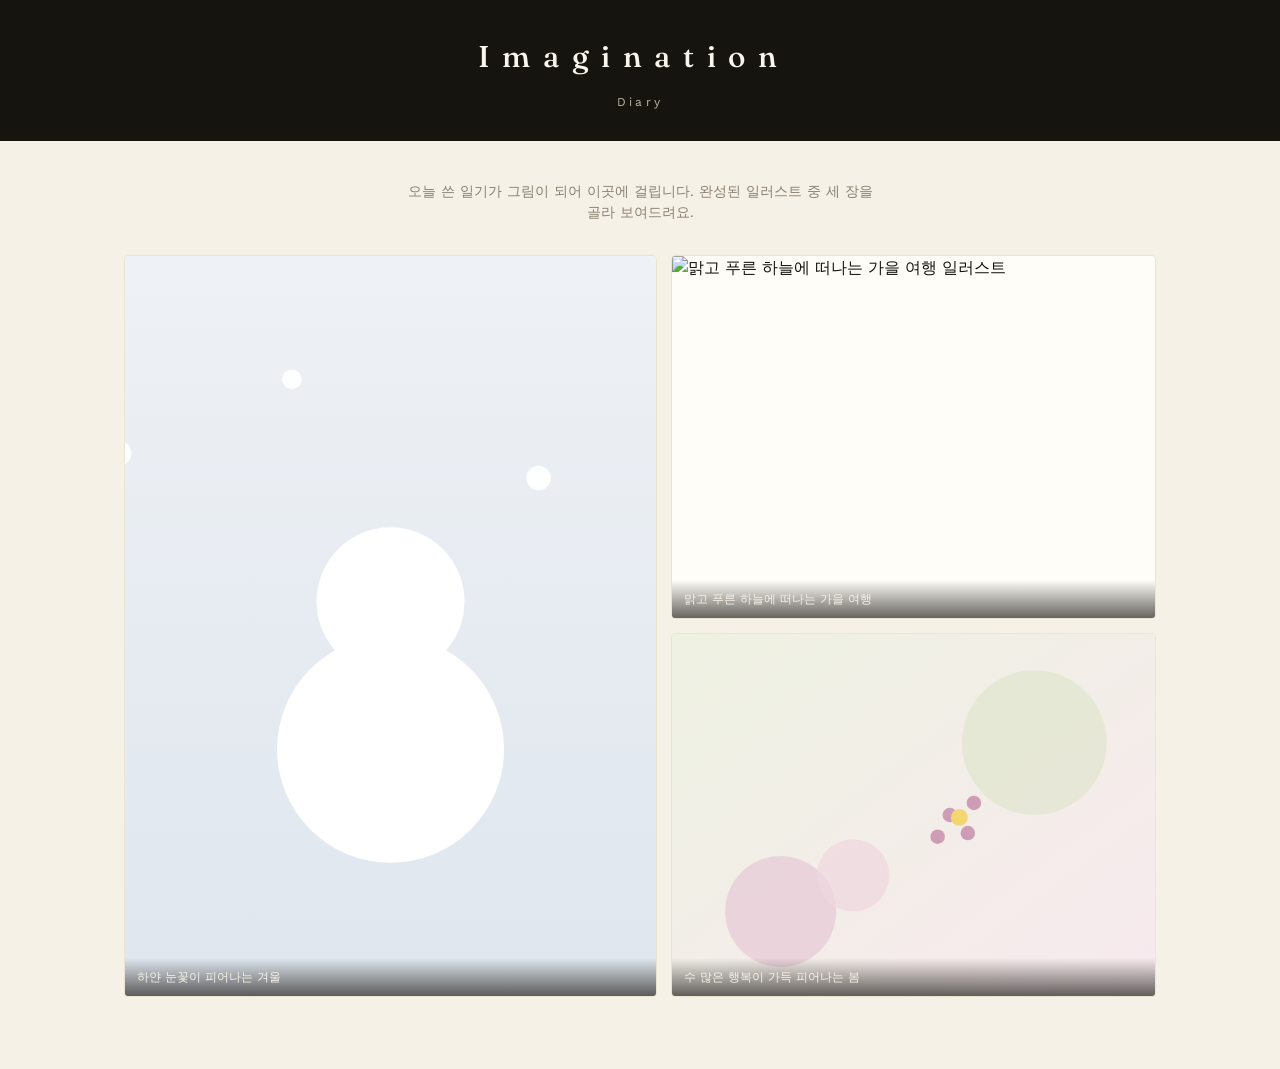
==== index.html @ 987e4e4e "Initial commit" ====
<!DOCTYPE html>
<html lang="ko">
<head>
<meta charset="UTF-8" />
<meta name="viewport" content="width=device-width, initial-scale=1.0" />
<title>Imagination — 나만의 그림일기</title>
<meta name="description" content="오늘의 일기를 쓰면 어울리는 일러스트가 함께 완성되는 다이어리, Imagination." />
<link rel="stylesheet" href="css/style.css" />
</head>
<body>

<header class="site-header">
  <a class="logo" href="index.html">Imagination</a>
  <nav>
    <a href="diary.html">Diary</a>
  </nav>
</header>

<main>
  <section class="gallery-section">
    <div class="wrap">
      <p class="gallery-intro">오늘 쓴 일기가 그림이 되어 이곳에 걸립니다. 완성된 일러스트 중 세 장을 골라 보여드려요.</p>
      <div class="gallery-grid" id="galleryGrid" aria-live="polite">
        <!-- filled by js/main.js -->
      </div>
    </div>
  </section>
</main>

<script src="js/storage.js"></script>
<script src="js/main.js"></script>
</body>
</html>
---- css/style.css ----
/* =========================================================
   Imagination — shared design system
   Warm, quiet, paper-and-plant-shelf mood to match the
   reference gallery (macrame, ceramics, dried grass).
   ========================================================= */

@import url('https://fonts.googleapis.com/css2?family=Fraunces:ital,opsz,wght@0,9..144,400;0,9..144,500;0,9..144,600;1,9..144,500&family=Work+Sans:wght@400;500;600&display=swap');

:root {
  --ink: #16140f;
  --paper: #f6f1e7;
  --card: #fffdf8;
  --line: #e2d8c3;
  --line-soft: #ece4d3;
  --muted: #8a8171;
  --muted-2: #b3a890;
  --sage: #74805f;
  --sage-dark: #5b6549;
  --clay: #ab6b46;
  --clay-soft: #e7cdb8;
  --error: #a8442f;
  --error-bg: #f6e3dd;

  --radius-s: 4px;
  --radius-m: 10px;
  --shadow-card: 0 1px 0 rgba(22, 20, 15, 0.04);

  --font-display: 'Fraunces', Georgia, 'Times New Roman', serif;
  --font-body: 'Work Sans', -apple-system, BlinkMacSystemFont, sans-serif;
}

* { box-sizing: border-box; }

body {
  margin: 0;
  background: var(--paper);
  color: var(--ink);
  font-family: var(--font-body);
  line-height: 1.5;
  -webkit-font-smoothing: antialiased;
}

img { max-width: 100%; display: block; }
a { color: inherit; text-decoration: none; }
button { font-family: inherit; cursor: pointer; }

:focus-visible {
  outline: 2px solid var(--sage-dark);
  outline-offset: 2px;
}

.wrap { max-width: 1080px; margin: 0 auto; padding: 0 24px; }

/* ---------- Header ---------- */

.site-header {
  background: var(--ink);
  color: #f3efe4;
  padding: 34px 24px 26px;
  text-align: center;
}

.site-header .logo {
  display: inline-block;
  font-family: var(--font-display);
  font-weight: 500;
  font-size: clamp(22px, 4vw, 30px);
  letter-spacing: 0.42em;
  padding-right: 0.42em;
  color: #f8f5ec;
}
.site-header .logo:hover { color: var(--clay-soft); }

.site-header nav { margin-top: 10px; }

.site-header nav a {
  display: inline-block;
  font-size: 12px;
  letter-spacing: 0.28em;
  color: #b9b2a0;
  padding: 4px 10px;
  border-radius: 999px;
  transition: color 0.15s ease, background 0.15s ease;
}
.site-header nav a:hover,
.site-header nav a[aria-current="page"] {
  color: #f8f5ec;
  background: rgba(255, 255, 255, 0.08);
}

/* ---------- Buttons ---------- */

.btn {
  display: inline-flex;
  align-items: center;
  justify-content: center;
  gap: 8px;
  border: none;
  border-radius: 999px;
  padding: 13px 26px;
  font-size: 14px;
  font-weight: 500;
  letter-spacing: 0.01em;
  transition: transform 0.12s ease, background 0.15s ease, opacity 0.15s ease;
}
.btn-primary { background: var(--ink); color: #f6f1e7; }
.btn-primary:hover { background: #2a2620; }
.btn-primary:active { transform: scale(0.98); }
.btn-primary:disabled { opacity: 0.45; cursor: not-allowed; transform: none; }

.btn-outline { background: transparent; border: 1px solid var(--line); color: var(--ink); }
.btn-outline:hover { border-color: var(--ink); }

.btn-block { width: 100%; }

/* ---------- Home: gallery ---------- */

.gallery-section { padding: 40px 0 72px; }

.gallery-intro {
  max-width: 480px;
  margin: 0 auto 32px;
  text-align: center;
  color: var(--muted);
  font-size: 14px;
}

.gallery-grid {
  display: grid;
  grid-template-columns: 1.1fr 1fr;
  grid-template-rows: auto auto;
  gap: 14px;
}
.gallery-grid .tile-tall { grid-row: 1 / 3; }

.gallery-tile {
  position: relative;
  border-radius: var(--radius-s);
  overflow: hidden;
  background: var(--card);
  border: 1px solid var(--line-soft);
  min-height: 180px;
}
.gallery-tile img { width: 100%; height: 100%; object-fit: cover; aspect-ratio: 4 / 3; }
.gallery-tile.tile-tall img { aspect-ratio: 4 / 5.4; }

.gallery-tile .tile-cap {
  position: absolute;
  left: 0; right: 0; bottom: 0;
  padding: 10px 12px;
  font-size: 12px;
  color: #f6f1e7;
  background: linear-gradient(to top, rgba(20, 18, 13, 0.65), transparent);
}

.gallery-empty {
  grid-column: 1 / -1;
  border: 1px dashed var(--line);
  border-radius: var(--radius-m);
  padding: 56px 24px;
  text-align: center;
  color: var(--muted);
}
.gallery-empty a { color: var(--sage-dark); font-weight: 500; border-bottom: 1px solid var(--sage-dark); }

@media (max-width: 620px) {
  .gallery-grid { grid-template-columns: 1fr; grid-template-rows: none; }
  .gallery-grid .tile-tall { grid-row: auto; }
}

/* ---------- Diary list ---------- */

.diary-toolbar { padding: 40px 0 8px; display: flex; justify-content: center; }

.diary-section-title {
  text-align: center;
  margin: 34px 0 24px;
  font-family: var(--font-display);
  font-size: 15px;
  letter-spacing: 0.14em;
  color: var(--muted);
  text-transform: uppercase;
}

.diary-grid { display: grid; grid-template-columns: repeat(4, 1fr); gap: 18px; padding-bottom: 72px; }

@media (max-width: 900px) { .diary-grid { grid-template-columns: repeat(2, 1fr); } }
@media (max-width: 520px) { .diary-grid { grid-template-columns: 1fr; } }

.entry-card {
  display: block;
  background: var(--card);
  border: 1px solid var(--line-soft);
  border-radius: var(--radius-m);
  overflow: hidden;
  box-shadow: var(--shadow-card);
  transition: border-color 0.15s ease, transform 0.15s ease;
}
.entry-card:hover { border-color: var(--muted-2); transform: translateY(-2px); }

.entry-card .card-head { padding: 14px 16px 10px; }
.entry-card .card-date { font-size: 11px; letter-spacing: 0.08em; color: var(--clay); text-transform: uppercase; }
.entry-card .card-title { margin: 6px 0 0; font-family: var(--font-display); font-size: 16px; line-height: 1.35; color: var(--ink); }

.entry-card .card-media { aspect-ratio: 4 / 3; background: var(--line-soft); }
.entry-card .card-media img { width: 100%; height: 100%; object-fit: cover; }

.diary-empty { text-align: center; color: var(--muted); padding: 60px 24px 90px; }
.diary-empty a { color: var(--sage-dark); font-weight: 500; border-bottom: 1px solid var(--sage-dark); }

/* ---------- Paper form panel (write / survey) ---------- */

.paper-section { padding: 44px 0 90px; display: flex; justify-content: center; }

.paper-panel {
  width: 100%;
  max-width: 620px;
  background: var(--card);
  border: 1px solid var(--line-soft);
  border-radius: var(--radius-m);
  padding: 36px 34px 34px;
  box-shadow: var(--shadow-card);
}
.paper-panel h1 { font-family: var(--font-display); font-weight: 500; font-size: 24px; margin: 0 0 4px; }
.paper-panel .panel-sub { color: var(--muted); font-size: 13.5px; margin: 0 0 28px; }

.field { margin-bottom: 20px; }
.field label { display: block; font-size: 12.5px; letter-spacing: 0.04em; color: var(--muted); margin-bottom: 7px; }
.field-row { display: flex; gap: 16px; }
.field-row .field { flex: 1; }

input[type="text"], input[type="date"], textarea {
  width: 100%;
  border: 1px solid var(--line);
  border-radius: var(--radius-s);
  background: #fffefb;
  padding: 11px 13px;
  font-family: var(--font-body);
  font-size: 14.5px;
  color: var(--ink);
}
input[type="text"]:focus, input[type="date"]:focus, textarea:focus { border-color: var(--sage-dark); }

textarea { min-height: 260px; resize: vertical; line-height: 1.7; font-family: var(--font-display); font-size: 15.5px; }

.field-error { color: var(--error); font-size: 12.5px; margin-top: 6px; display: none; }
.field.has-error input, .field.has-error textarea { border-color: var(--error); }
.field.has-error .field-error { display: block; }

/* ---------- Style chips (survey) ---------- */

.chip-grid { display: flex; flex-wrap: wrap; gap: 10px; margin-bottom: 8px; }

.style-chip {
  border: 1px solid var(--line);
  background: #fffefb;
  border-radius: 999px;
  padding: 10px 18px;
  font-size: 13.5px;
  color: var(--ink);
  transition: all 0.15s ease;
}
.style-chip[aria-pressed="true"] { background: var(--sage); border-color: var(--sage); color: #fdfbf4; }

.chip-hint { font-size: 12px; color: var(--muted-2); margin: 4px 0 24px; }

.diary-recap {
  border: 1px solid var(--line-soft);
  border-radius: var(--radius-s);
  padding: 14px 16px;
  margin-bottom: 26px;
  background: #fbf7ee;
}
.diary-recap .recap-date { font-size: 11px; letter-spacing: 0.08em; color: var(--clay); text-transform: uppercase; }
.diary-recap .recap-title { font-family: var(--font-display); font-size: 17px; margin: 5px 0 6px; }
.diary-recap .recap-body { font-size: 13px; color: var(--muted); max-height: 3.4em; overflow: hidden; }

/* ---------- Status banners (empty input / API error / timeout) ---------- */

.status-banner {
  display: none;
  align-items: flex-start;
  gap: 10px;
  border-radius: var(--radius-s);
  padding: 12px 14px;
  font-size: 13px;
  margin-bottom: 20px;
}
.status-banner.show { display: flex; }
.status-banner.error { background: var(--error-bg); color: var(--error); }
.status-banner.info { background: #eef1e6; color: var(--sage-dark); }
.status-banner .dot { flex: none; width: 6px; height: 6px; border-radius: 50%; margin-top: 6px; background: currentColor; }

.loading-row { display: none; align-items: center; gap: 10px; color: var(--muted); font-size: 13px; margin-top: 14px; }
.loading-row.show { display: flex; }
.spinner {
  width: 14px; height: 14px;
  border: 2px solid var(--line);
  border-top-color: var(--sage-dark);
  border-radius: 50%;
  animation: spin 0.8s linear infinite;
}
@keyframes spin { to { transform: rotate(360deg); } }

/* ---------- Entry detail ---------- */

.detail-section { padding: 44px 0 90px; }

.detail-back { display: inline-block; font-size: 13px; color: var(--muted); margin-bottom: 22px; }
.detail-back:hover { color: var(--ink); }

.detail-card {
  max-width: 720px;
  margin: 0 auto;
  background: var(--card);
  border: 1px solid var(--line-soft);
  border-radius: var(--radius-m);
  overflow: hidden;
}
.detail-card .detail-media { width: 100%; background: var(--line-soft); }
.detail-card .detail-media img { width: 100%; }
.detail-card .detail-body { padding: 30px 32px 34px; }
.detail-card .detail-date { font-size: 12px; letter-spacing: 0.08em; color: var(--clay); text-transform: uppercase; }
.detail-card h1 { font-family: var(--font-display); font-weight: 500; font-size: 26px; margin: 8px 0 18px; }
.detail-card .detail-content { white-space: pre-wrap; line-height: 1.85; font-size: 15.5px; color: #2c281f; }
.detail-card .detail-styles { margin-top: 24px; display: flex; flex-wrap: wrap; gap: 8px; }
.detail-card .detail-styles span { font-size: 11.5px; border: 1px solid var(--line); border-radius: 999px; padding: 5px 12px; color: var(--muted); }

.footer-space { height: 40px; }
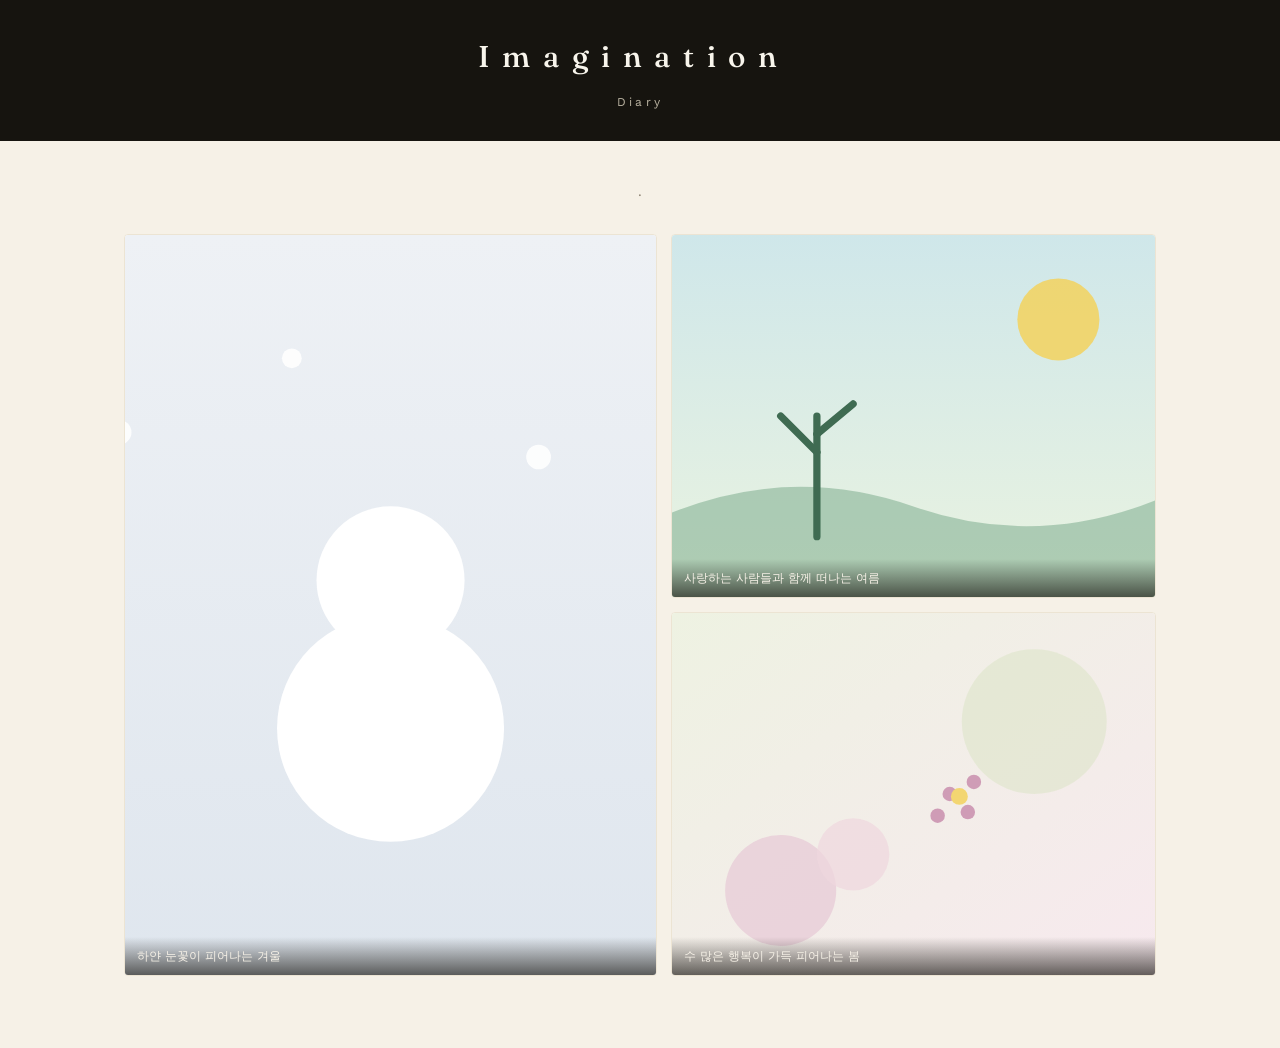
==== commit 02d0c912: "Update index.html" ====
--- a/index.html
+++ b/index.html
@@ -19,7 +19,7 @@
 <main>
   <section class="gallery-section">
     <div class="wrap">
-      <p class="gallery-intro">오늘 쓴 일기가 그림이 되어 이곳에 걸립니다. 완성된 일러스트 중 세 장을 골라 보여드려요.</p>
+      <p class="gallery-intro">.</p>
       <div class="gallery-grid" id="galleryGrid" aria-live="polite">
         <!-- filled by js/main.js -->
       </div>
